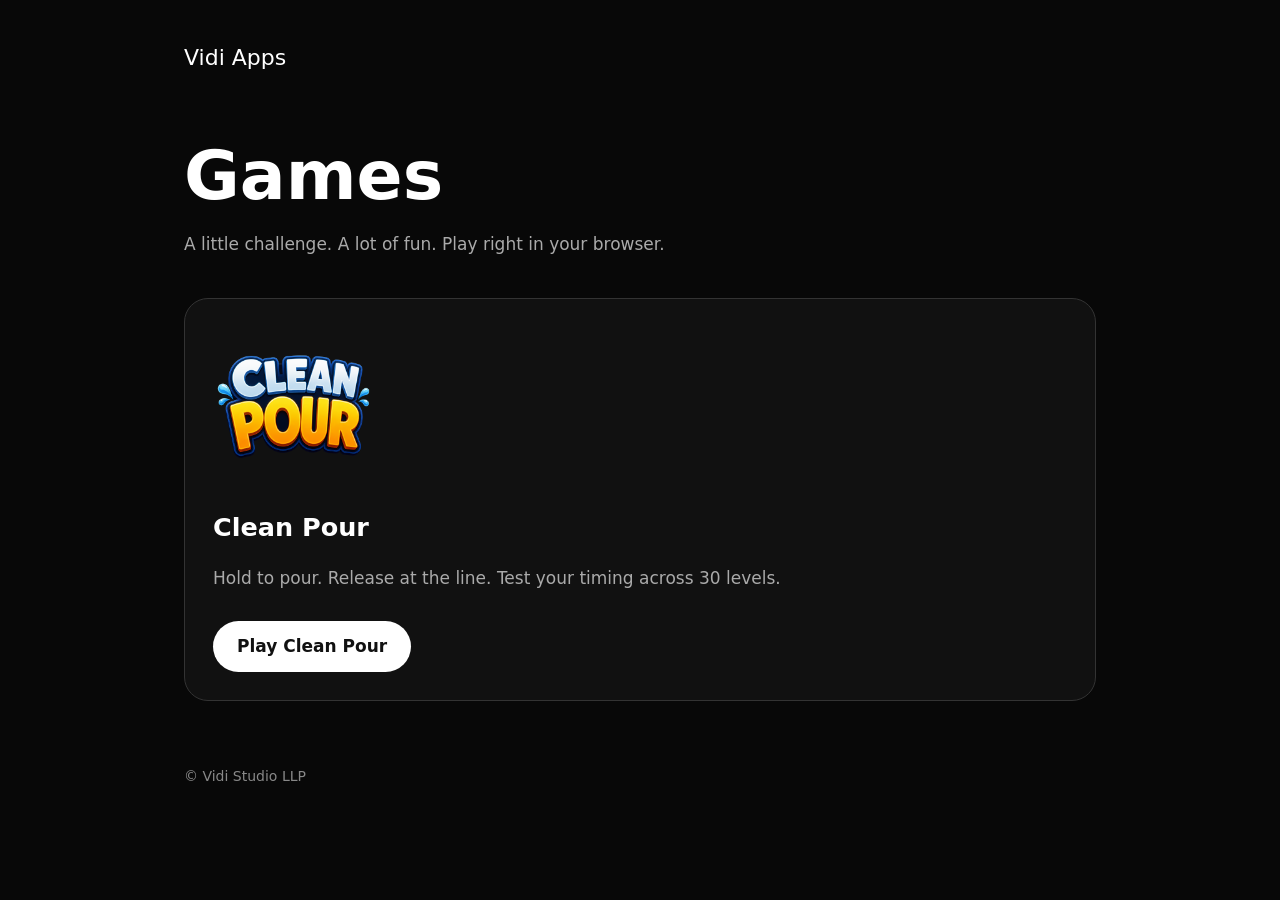
==== games/index.html @ 65969899 "Publish Clean Pour and games directory on existing Pages site" ====
<!doctype html>
<html lang="en">
<head>
  <meta charset="utf-8">
  <meta name="viewport" content="width=device-width, initial-scale=1">
  <meta name="description" content="Play games from Vidi Apps, right in your browser.">
  <title>Games | Vidi Apps</title>
  <style>
    * { box-sizing: border-box; }
    body { margin: 0; background: #080808; color: #fff; font: 17px/1.6 system-ui, sans-serif; }
    main { max-width: 960px; margin: auto; padding: 40px 24px 80px; }
    a { color: inherit; }
    .home { text-decoration: none; font-size: 22px; }
    h1 { font-size: clamp(40px, 8vw, 68px); line-height: 1.1; margin: 64px 0 16px; }
    p { color: #aaa; }
    .games { display: grid; grid-template-columns: repeat(auto-fit, minmax(min(100%, 270px), 1fr)); gap: 24px; margin-top: 40px; }
    article { border: 1px solid #333; border-radius: 24px; padding: 28px; background: #111; }
    img { width: 160px; height: 160px; object-fit: contain; display: block; }
    h2 { margin: 20px 0 8px; }
    .play { display: inline-block; margin-top: 12px; padding: 12px 24px; border-radius: 999px; color: #111; background: white; text-decoration: none; font-weight: 600; }
    .play:hover { background: #d9f2ff; }
    a:focus-visible { outline: 3px solid #68ddff; outline-offset: 5px; }
    footer { margin-top: 64px; color: #888; font-size: 14px; }
  </style>
</head>
<body>
  <main>
    <a class="home" href="/">Vidi Apps</a>
    <h1>Games</h1>
    <p>A little challenge. A lot of fun. Play right in your browser.</p>
    <div class="games">
      <article>
        <img src="./clean-pour/assets/ui/logo.png" alt="Clean Pour" width="160" height="160">
        <h2>Clean Pour</h2>
        <p>Hold to pour. Release at the line. Test your timing across 30 levels.</p>
        <a class="play" href="./clean-pour/">Play Clean Pour</a>
      </article>
    </div>
    <footer>© Vidi Studio LLP</footer>
  </main>
</body>
</html>
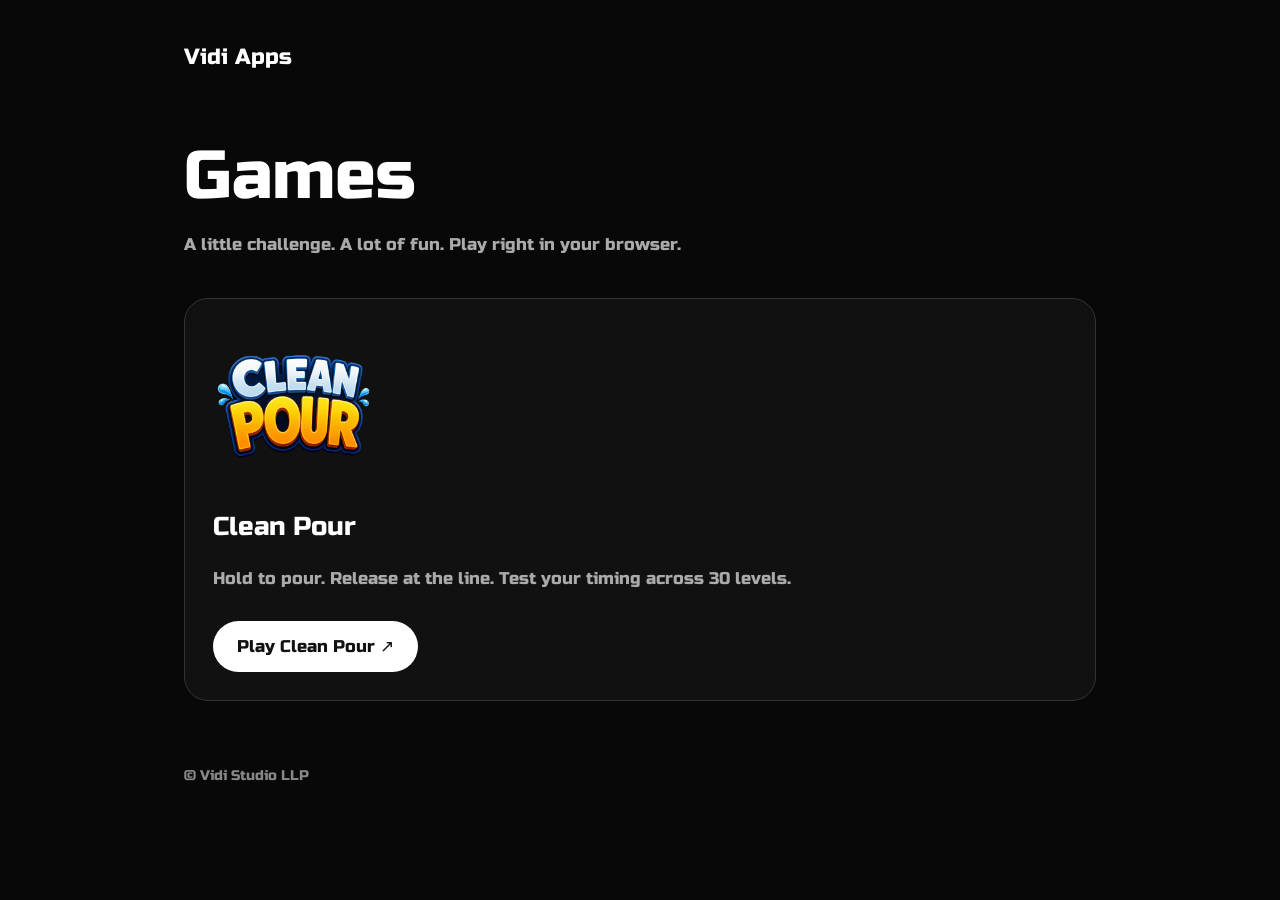
==== commit 73d2c3e0: "Expose games navigation and match site typography" ====
--- a/games/index.html
+++ b/games/index.html
@@ -5,19 +5,21 @@
   <meta name="viewport" content="width=device-width, initial-scale=1">
   <meta name="description" content="Play games from Vidi Apps, right in your browser.">
   <title>Games | Vidi Apps</title>
+  <link rel="stylesheet" href="https://fonts.googleapis.com/css2?family=Russo+One&display=swap">
   <style>
     * { box-sizing: border-box; }
-    body { margin: 0; background: #080808; color: #fff; font: 17px/1.6 system-ui, sans-serif; }
+    body { margin: 0; background: #080808; color: #fff; font: 17px/1.6 'Russo One', sans-serif; }
     main { max-width: 960px; margin: auto; padding: 40px 24px 80px; }
     a { color: inherit; }
     .home { text-decoration: none; font-size: 22px; }
     h1 { font-size: clamp(40px, 8vw, 68px); line-height: 1.1; margin: 64px 0 16px; }
+    h1, h2 { font-weight: 400; }
     p { color: #aaa; }
     .games { display: grid; grid-template-columns: repeat(auto-fit, minmax(min(100%, 270px), 1fr)); gap: 24px; margin-top: 40px; }
     article { border: 1px solid #333; border-radius: 24px; padding: 28px; background: #111; }
     img { width: 160px; height: 160px; object-fit: contain; display: block; }
     h2 { margin: 20px 0 8px; }
-    .play { display: inline-block; margin-top: 12px; padding: 12px 24px; border-radius: 999px; color: #111; background: white; text-decoration: none; font-weight: 600; }
+    .play { display: inline-block; margin-top: 12px; padding: 12px 24px; border-radius: 999px; color: #111; background: white; text-decoration: none; font-weight: 400; }
     .play:hover { background: #d9f2ff; }
     a:focus-visible { outline: 3px solid #68ddff; outline-offset: 5px; }
     footer { margin-top: 64px; color: #888; font-size: 14px; }
@@ -33,7 +35,7 @@
         <img src="./clean-pour/assets/ui/logo.png" alt="Clean Pour" width="160" height="160">
         <h2>Clean Pour</h2>
         <p>Hold to pour. Release at the line. Test your timing across 30 levels.</p>
-        <a class="play" href="./clean-pour/">Play Clean Pour</a>
+        <a class="play" href="./clean-pour/" target="_blank" rel="noopener noreferrer" aria-label="Play Clean Pour (opens in a new tab or window)">Play Clean Pour ↗</a>
       </article>
     </div>
     <footer>© Vidi Studio LLP</footer>
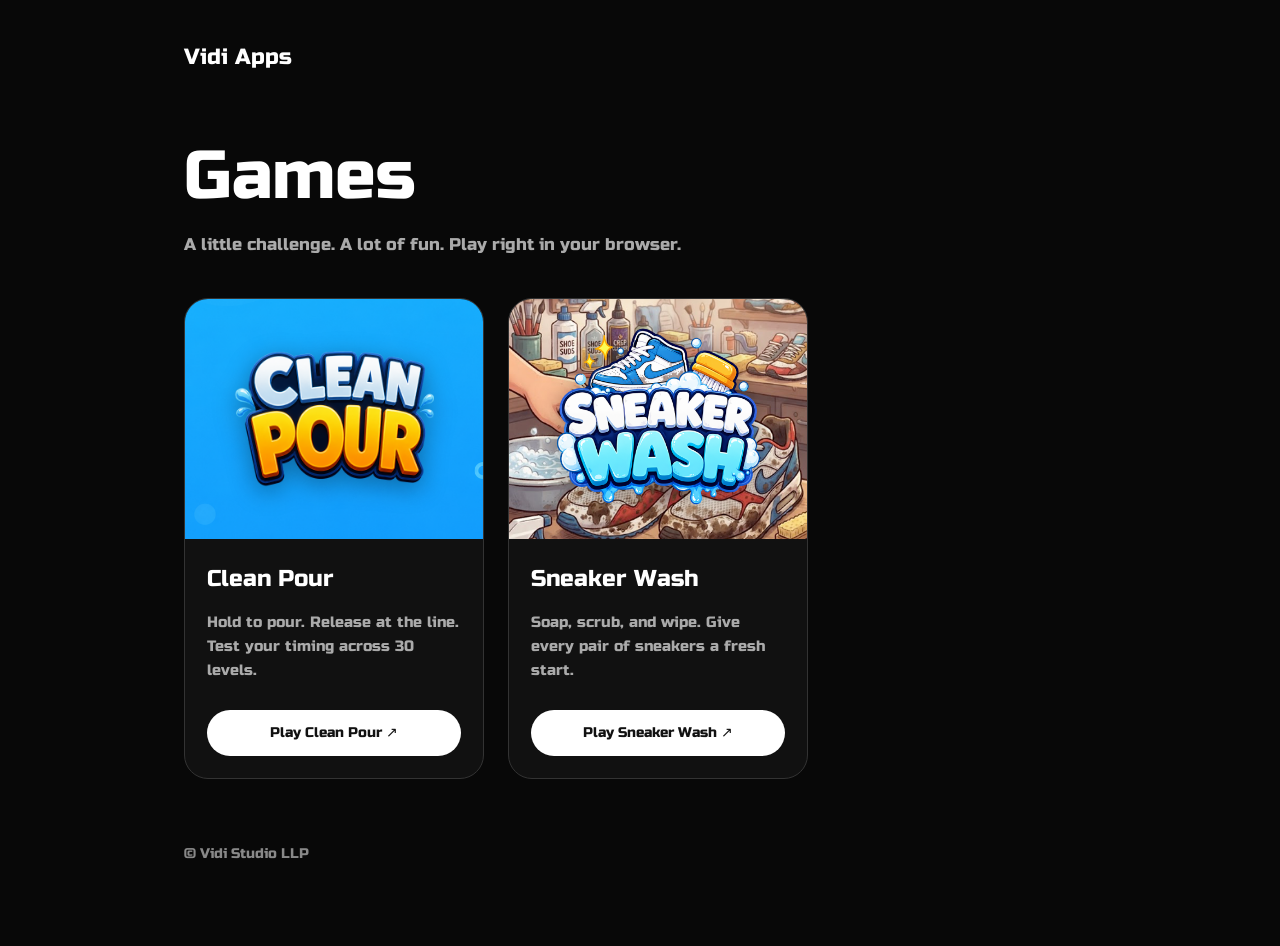
==== commit 2672ffd6: "Deploy Sneaker Wash and add compact illustrated game cards" ====
--- a/games/index.html
+++ b/games/index.html
@@ -15,11 +15,17 @@
     h1 { font-size: clamp(40px, 8vw, 68px); line-height: 1.1; margin: 64px 0 16px; }
     h1, h2 { font-weight: 400; }
     p { color: #aaa; }
-    .games { display: grid; grid-template-columns: repeat(auto-fit, minmax(min(100%, 270px), 1fr)); gap: 24px; margin-top: 40px; }
-    article { border: 1px solid #333; border-radius: 24px; padding: 28px; background: #111; }
-    img { width: 160px; height: 160px; object-fit: contain; display: block; }
+    .games { display: grid; grid-template-columns: repeat(auto-fit, minmax(0, 300px)); gap: 24px; margin-top: 40px; }
+    article { border: 1px solid #333; border-radius: 24px; overflow: hidden; background: #111; display: flex; flex-direction: column; }
+    .art { height: 240px; display: grid; place-items: center; background-size: cover; background-position: center; }
+    .clean-pour { background-image: url('./clean-pour/assets/backgrounds/loading.png'); }
+    .sneaker-wash { background-image: url('./sneaker-wash/assets/UI%20Assets/Loading%20Screen/loading%20bg.png'); }
+    .art img { width: 210px; height: 210px; object-fit: contain; display: block; filter: drop-shadow(0 6px 12px #0005); }
+    .details { padding: 22px; display: flex; flex-direction: column; flex: 1; }
+    .details p { font-size: 15px; flex: 1; margin: 0 0 16px; }
+    .details h2 { font-size: 23px; margin: 0 0 12px; }
     h2 { margin: 20px 0 8px; }
-    .play { display: inline-block; margin-top: 12px; padding: 12px 24px; border-radius: 999px; color: #111; background: white; text-decoration: none; font-weight: 400; }
+    .play { display: inline-block; margin-top: 12px; padding: 12px 16px; font-size: 14px; text-align: center; border-radius: 999px; color: #111; background: white; text-decoration: none; font-weight: 400; }
     .play:hover { background: #d9f2ff; }
     a:focus-visible { outline: 3px solid #68ddff; outline-offset: 5px; }
     footer { margin-top: 64px; color: #888; font-size: 14px; }
@@ -32,10 +38,20 @@
     <p>A little challenge. A lot of fun. Play right in your browser.</p>
     <div class="games">
       <article>
-        <img src="./clean-pour/assets/ui/logo.png" alt="Clean Pour" width="160" height="160">
+        <div class="art clean-pour"><img src="./clean-pour/assets/ui/logo.png" alt="Clean Pour" width="210" height="210"></div>
+        <div class="details">
         <h2>Clean Pour</h2>
         <p>Hold to pour. Release at the line. Test your timing across 30 levels.</p>
         <a class="play" href="./clean-pour/" target="_blank" rel="noopener noreferrer" aria-label="Play Clean Pour (opens in a new tab or window)">Play Clean Pour ↗</a>
+        </div>
+      </article>
+      <article>
+        <div class="art sneaker-wash"><img src="./sneaker-wash/assets/UI%20Assets/Loading%20Screen/logo.png" alt="Sneaker Wash" width="210" height="210"></div>
+        <div class="details">
+        <h2>Sneaker Wash</h2>
+        <p>Soap, scrub, and wipe. Give every pair of sneakers a fresh start.</p>
+        <a class="play" href="./sneaker-wash/" target="_blank" rel="noopener noreferrer" aria-label="Play Sneaker Wash (opens in a new tab or window)">Play Sneaker Wash ↗</a>
+        </div>
       </article>
     </div>
     <footer>© Vidi Studio LLP</footer>
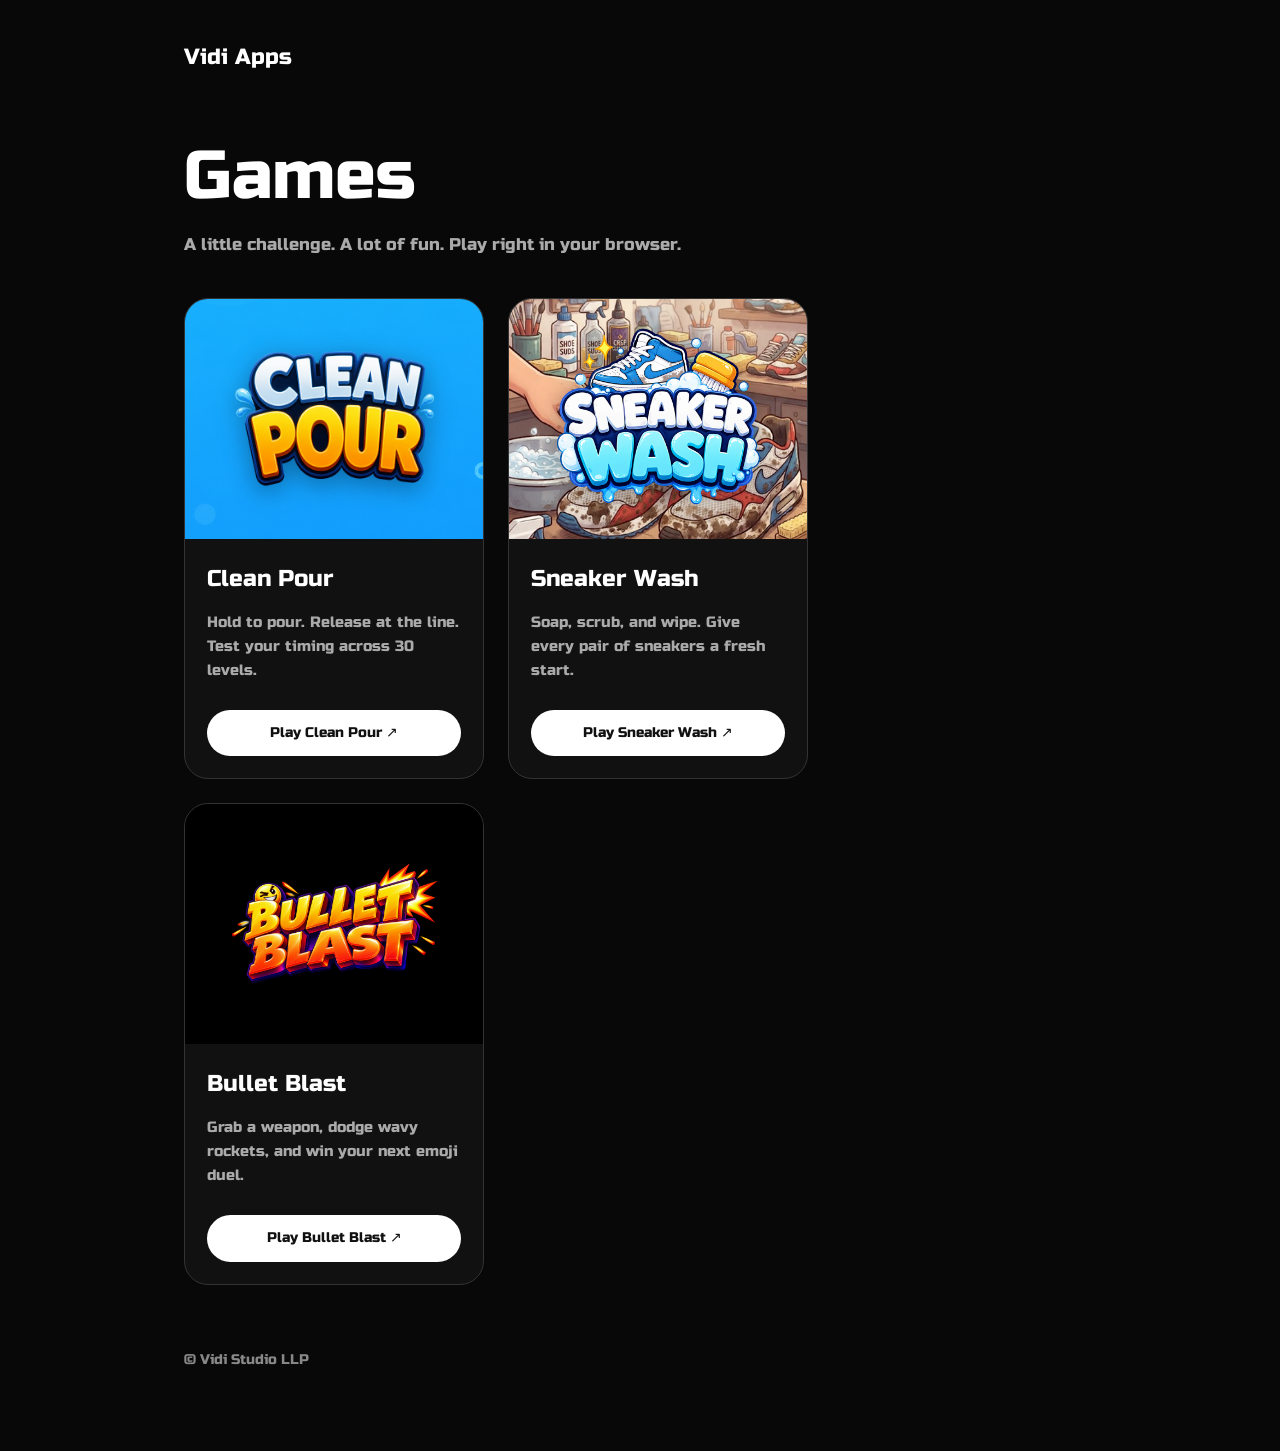
==== commit dbbbbc4f: "Publish Bullet Blast and add it to the games gallery" ====
--- a/games/index.html
+++ b/games/index.html
@@ -20,6 +20,8 @@
     .art { height: 240px; display: grid; place-items: center; background-size: cover; background-position: center; }
     .clean-pour { background-image: url('./clean-pour/assets/backgrounds/loading.png'); }
     .sneaker-wash { background-image: url('./sneaker-wash/assets/UI%20Assets/Loading%20Screen/loading%20bg.png'); }
+    .bullet-blast { background: #000; }
+    .bullet-blast img { width: 100%; height: 100%; object-fit: contain; filter: none; }
     .art img { width: 210px; height: 210px; object-fit: contain; display: block; filter: drop-shadow(0 6px 12px #0005); }
     .details { padding: 22px; display: flex; flex-direction: column; flex: 1; }
     .details p { font-size: 15px; flex: 1; margin: 0 0 16px; }
@@ -53,6 +55,14 @@
         <a class="play" href="./sneaker-wash/" target="_blank" rel="noopener noreferrer" aria-label="Play Sneaker Wash (opens in a new tab or window)">Play Sneaker Wash ↗</a>
         </div>
       </article>
+      <article>
+        <div class="art bullet-blast"><img src="./bullet-blast/logo.png" alt="Bullet Blast" width="300" height="200"></div>
+        <div class="details">
+        <h2>Bullet Blast</h2>
+        <p>Grab a weapon, dodge wavy rockets, and win your next emoji duel.</p>
+        <a class="play" href="./bullet-blast/" target="_blank" rel="noopener noreferrer" aria-label="Play Bullet Blast (opens in a new tab or window)">Play Bullet Blast ↗</a>
+        </div>
+      </article>
     </div>
     <footer>© Vidi Studio LLP</footer>
   </main>
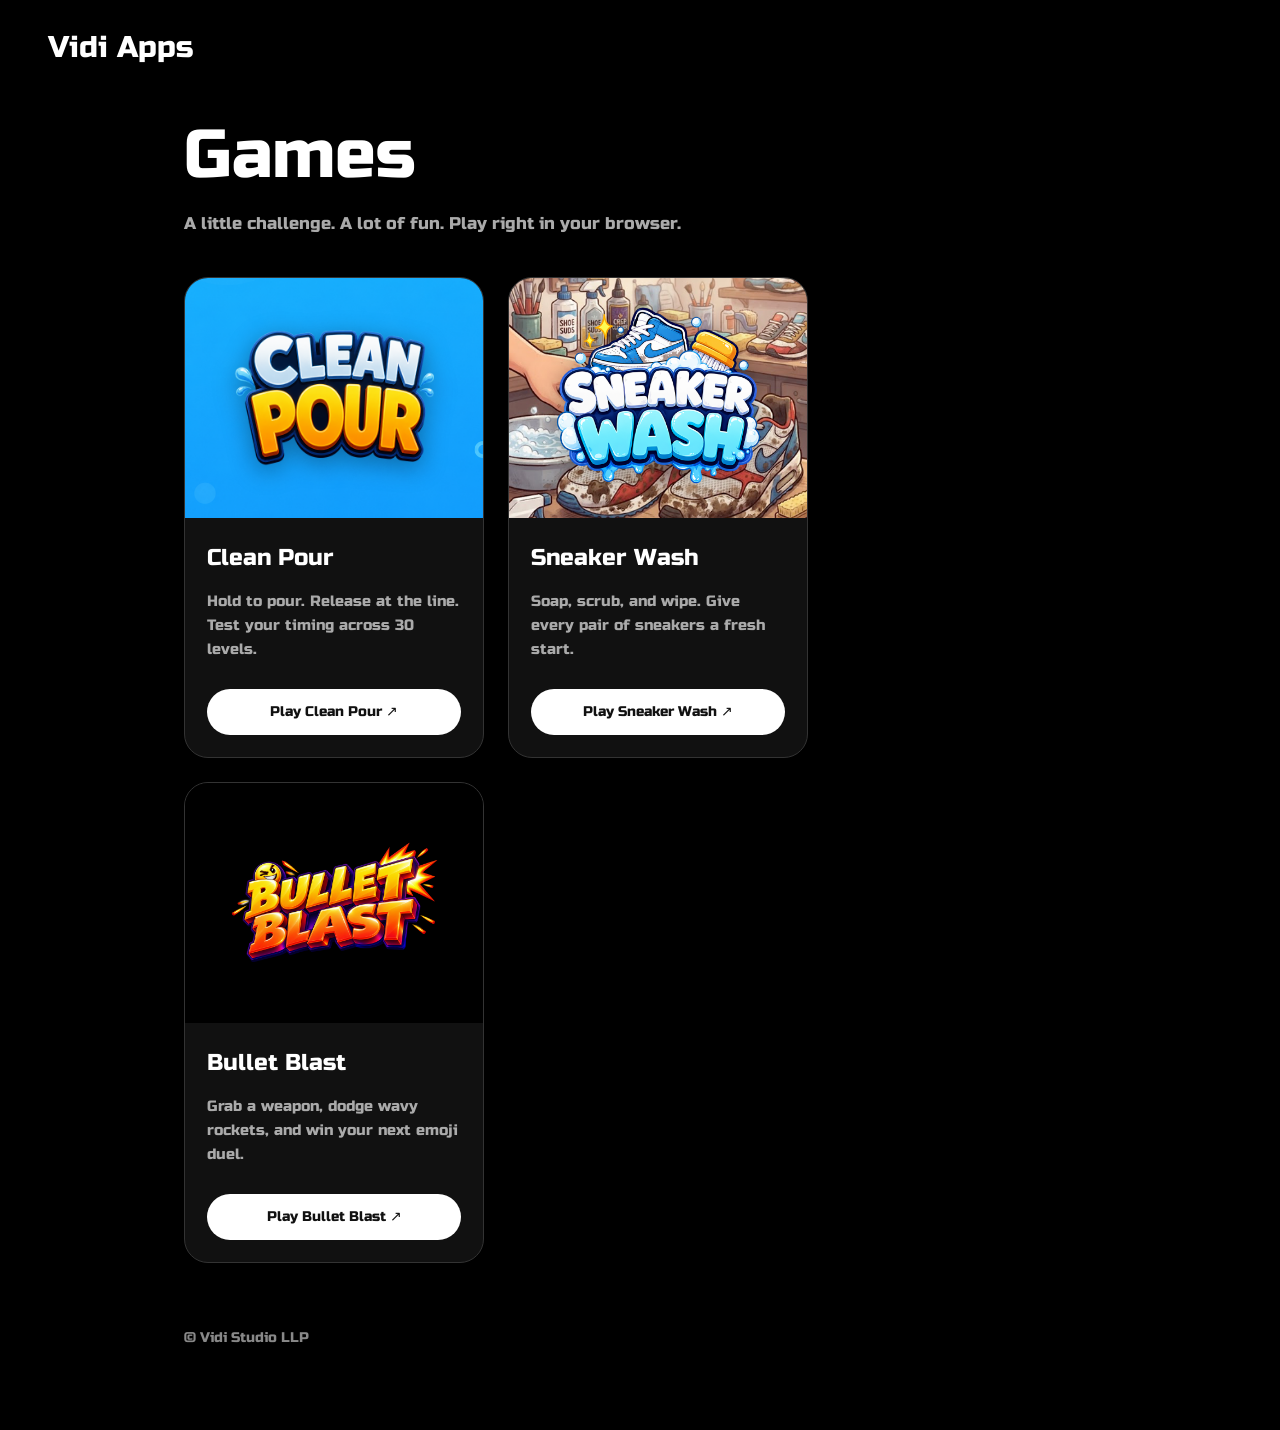
==== commit 34dacb37: "Update Bullet Blast combat and align the games page header" ====
--- a/games/index.html
+++ b/games/index.html
@@ -8,11 +8,13 @@
   <link rel="stylesheet" href="https://fonts.googleapis.com/css2?family=Russo+One&display=swap">
   <style>
     * { box-sizing: border-box; }
-    body { margin: 0; background: #080808; color: #fff; font: 17px/1.6 'Russo One', sans-serif; }
-    main { max-width: 960px; margin: auto; padding: 40px 24px 80px; }
+    body { margin: 0; background: #000; color: #fff; font: 17px/1.6 'Russo One', sans-serif; }
+    .site-header { padding: 16px 24px; min-height: 74px; display: flex; align-items: center; }
+    main { max-width: 960px; margin: auto; padding: 12px 24px 80px; }
     a { color: inherit; }
-    .home { text-decoration: none; font-size: 22px; }
-    h1 { font-size: clamp(40px, 8vw, 68px); line-height: 1.1; margin: 64px 0 16px; }
+    .home { text-decoration: none; font-size: 20px; line-height: 28px; }
+    @media (min-width: 768px) { .site-header { padding: 24px 48px; min-height: 94px; } .home { font-size: 30px; line-height: 36px; } }
+    h1 { font-size: clamp(40px, 8vw, 68px); line-height: 1.1; margin: 12px 0 16px; }
     h1, h2 { font-weight: 400; }
     p { color: #aaa; }
     .games { display: grid; grid-template-columns: repeat(auto-fit, minmax(0, 300px)); gap: 24px; margin-top: 40px; }
@@ -34,8 +36,8 @@
   </style>
 </head>
 <body>
+  <header class="site-header"><a class="home" href="/">Vidi Apps</a></header>
   <main>
-    <a class="home" href="/">Vidi Apps</a>
     <h1>Games</h1>
     <p>A little challenge. A lot of fun. Play right in your browser.</p>
     <div class="games">
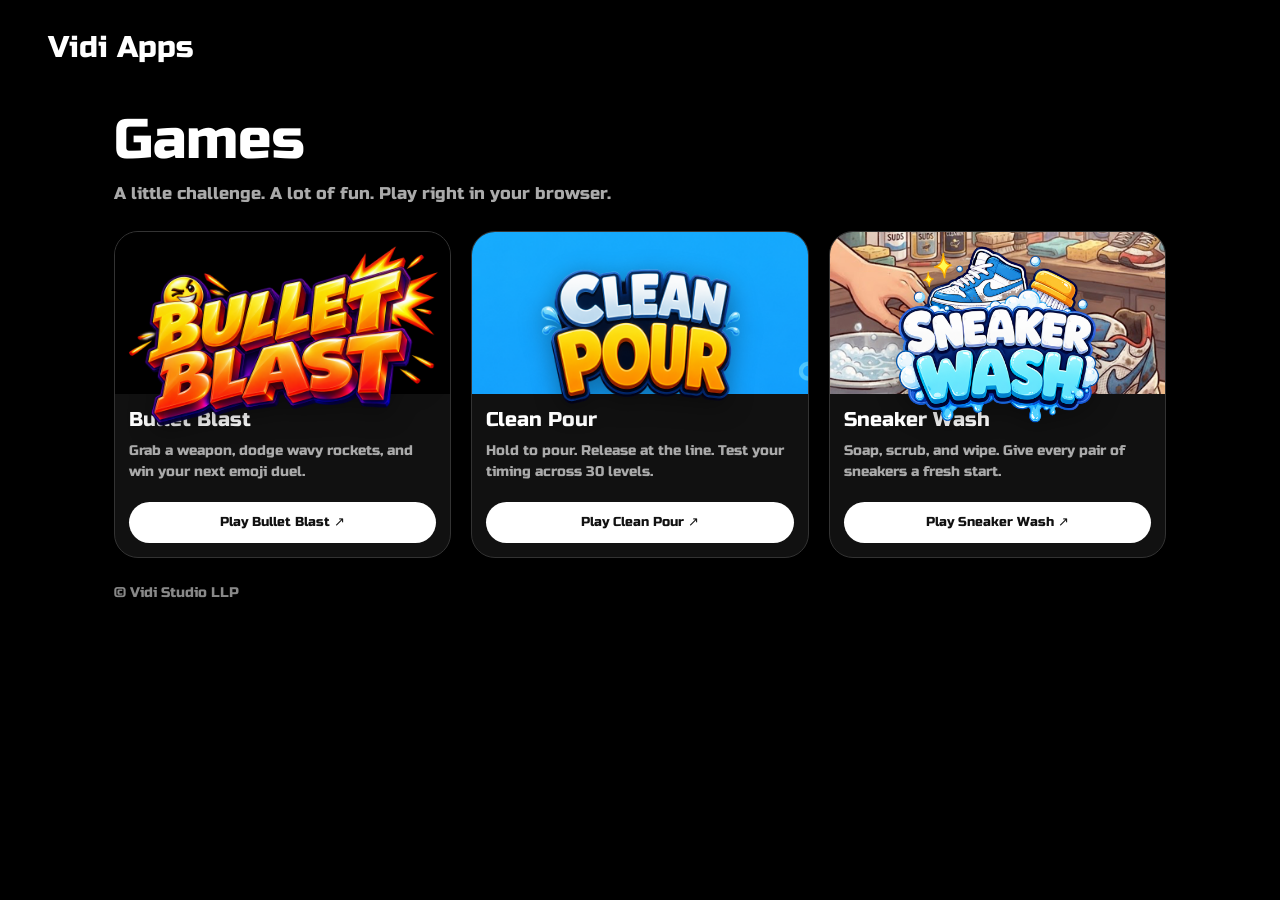
==== commit 5c59e3b4: "Prioritize Bullet Blast, compact the gallery, and add the Vidi favicon" ====
--- a/games/index.html
+++ b/games/index.html
@@ -5,34 +5,37 @@
   <meta name="viewport" content="width=device-width, initial-scale=1">
   <meta name="description" content="Play games from Vidi Apps, right in your browser.">
   <title>Games | Vidi Apps</title>
+  <link rel="icon" type="image/svg+xml" href="/favicon.svg">
   <link rel="stylesheet" href="https://fonts.googleapis.com/css2?family=Russo+One&display=swap">
   <style>
     * { box-sizing: border-box; }
     body { margin: 0; background: #000; color: #fff; font: 17px/1.6 'Russo One', sans-serif; }
     .site-header { padding: 16px 24px; min-height: 74px; display: flex; align-items: center; }
-    main { max-width: 960px; margin: auto; padding: 12px 24px 80px; }
+    main { max-width: 1100px; margin: auto; padding: 8px 24px 28px; }
     a { color: inherit; }
     .home { text-decoration: none; font-size: 20px; line-height: 28px; }
     @media (min-width: 768px) { .site-header { padding: 24px 48px; min-height: 94px; } .home { font-size: 30px; line-height: 36px; } }
-    h1 { font-size: clamp(40px, 8vw, 68px); line-height: 1.1; margin: 12px 0 16px; }
+    h1 { font-size: clamp(40px, 6vw, 56px); line-height: 1.1; margin: 8px 0; }
     h1, h2 { font-weight: 400; }
     p { color: #aaa; }
-    .games { display: grid; grid-template-columns: repeat(auto-fit, minmax(0, 300px)); gap: 24px; margin-top: 40px; }
+    main > p { margin: 8px 0 0; }
+    .games { display: grid; grid-template-columns: repeat(3, minmax(0, 1fr)); gap: 20px; margin-top: 24px; }
+    @media (max-width: 640px) { .games { grid-template-columns: 1fr; } }
     article { border: 1px solid #333; border-radius: 24px; overflow: hidden; background: #111; display: flex; flex-direction: column; }
-    .art { height: 240px; display: grid; place-items: center; background-size: cover; background-position: center; }
+    .art { height: clamp(110px, 18vh, 170px); display: grid; place-items: center; background-size: cover; background-position: center; }
     .clean-pour { background-image: url('./clean-pour/assets/backgrounds/loading.png'); }
     .sneaker-wash { background-image: url('./sneaker-wash/assets/UI%20Assets/Loading%20Screen/loading%20bg.png'); }
     .bullet-blast { background: #000; }
     .bullet-blast img { width: 100%; height: 100%; object-fit: contain; filter: none; }
-    .art img { width: 210px; height: 210px; object-fit: contain; display: block; filter: drop-shadow(0 6px 12px #0005); }
-    .details { padding: 22px; display: flex; flex-direction: column; flex: 1; }
-    .details p { font-size: 15px; flex: 1; margin: 0 0 16px; }
-    .details h2 { font-size: 23px; margin: 0 0 12px; }
+    .art img { width: 100%; height: 100%; max-height: 210px; object-fit: contain; display: block; filter: drop-shadow(0 6px 12px #0005); }
+    .details { padding: 14px; display: flex; flex-direction: column; flex: 1; }
+    .details p { font-size: 14px; line-height: 1.5; flex: 1; margin: 0 0 12px; }
+    .details h2 { font-size: 20px; line-height: 1.2; margin: 0 0 8px; }
     h2 { margin: 20px 0 8px; }
-    .play { display: inline-block; margin-top: 12px; padding: 12px 16px; font-size: 14px; text-align: center; border-radius: 999px; color: #111; background: white; text-decoration: none; font-weight: 400; }
+    .play { display: inline-block; margin-top: 8px; padding: 10px 12px; font-size: 13px; text-align: center; border-radius: 999px; color: #111; background: white; text-decoration: none; font-weight: 400; }
     .play:hover { background: #d9f2ff; }
     a:focus-visible { outline: 3px solid #68ddff; outline-offset: 5px; }
-    footer { margin-top: 64px; color: #888; font-size: 14px; }
+    footer { margin-top: 24px; color: #888; font-size: 14px; }
   </style>
 </head>
 <body>
@@ -41,6 +44,14 @@
     <h1>Games</h1>
     <p>A little challenge. A lot of fun. Play right in your browser.</p>
     <div class="games">
+      <article>
+        <div class="art bullet-blast"><img src="./bullet-blast/logo.png" alt="Bullet Blast" width="300" height="200"></div>
+        <div class="details">
+        <h2>Bullet Blast</h2>
+        <p>Grab a weapon, dodge wavy rockets, and win your next emoji duel.</p>
+        <a class="play" href="./bullet-blast/" target="_blank" rel="noopener noreferrer" aria-label="Play Bullet Blast (opens in a new tab or window)">Play Bullet Blast ↗</a>
+        </div>
+      </article>
       <article>
         <div class="art clean-pour"><img src="./clean-pour/assets/ui/logo.png" alt="Clean Pour" width="210" height="210"></div>
         <div class="details">
@@ -57,14 +68,6 @@
         <a class="play" href="./sneaker-wash/" target="_blank" rel="noopener noreferrer" aria-label="Play Sneaker Wash (opens in a new tab or window)">Play Sneaker Wash ↗</a>
         </div>
       </article>
-      <article>
-        <div class="art bullet-blast"><img src="./bullet-blast/logo.png" alt="Bullet Blast" width="300" height="200"></div>
-        <div class="details">
-        <h2>Bullet Blast</h2>
-        <p>Grab a weapon, dodge wavy rockets, and win your next emoji duel.</p>
-        <a class="play" href="./bullet-blast/" target="_blank" rel="noopener noreferrer" aria-label="Play Bullet Blast (opens in a new tab or window)">Play Bullet Blast ↗</a>
-        </div>
-      </article>
     </div>
     <footer>© Vidi Studio LLP</footer>
   </main>
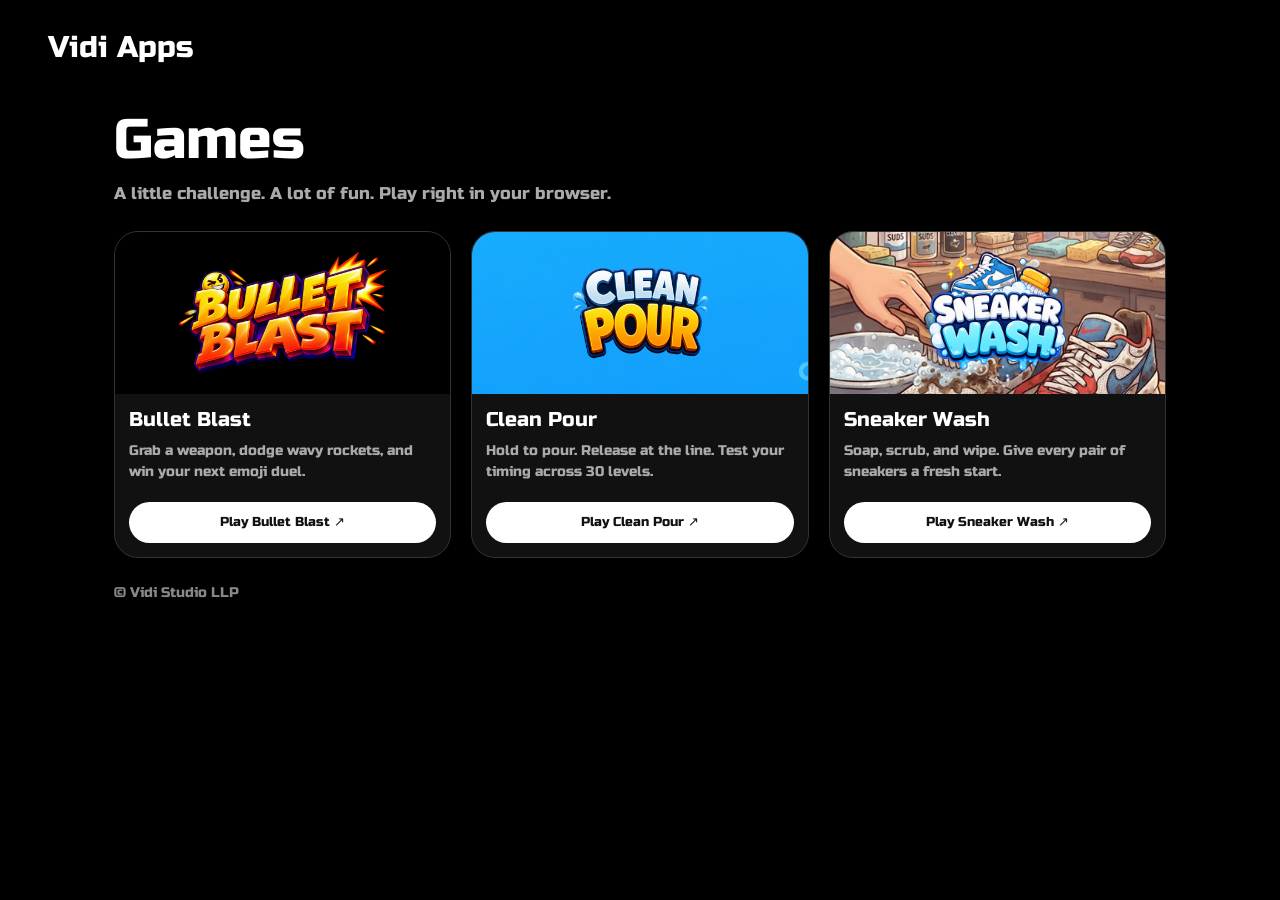
==== commit 21c9bf94: "Improve Bullet Blast mobile play and contain game card logos" ====
--- a/games/index.html
+++ b/games/index.html
@@ -21,13 +21,13 @@
     main > p { margin: 8px 0 0; }
     .games { display: grid; grid-template-columns: repeat(3, minmax(0, 1fr)); gap: 20px; margin-top: 24px; }
     @media (max-width: 640px) { .games { grid-template-columns: 1fr; } }
-    article { border: 1px solid #333; border-radius: 24px; overflow: hidden; background: #111; display: flex; flex-direction: column; }
-    .art { height: clamp(110px, 18vh, 170px); display: grid; place-items: center; background-size: cover; background-position: center; }
+    article { min-width: 0; border: 1px solid #333; border-radius: 24px; overflow: hidden; background: #111; display: flex; flex-direction: column; }
+    .art { height: clamp(110px, 18vh, 170px); flex: 0 0 auto; min-width: 0; min-height: 0; padding: 10px; overflow: hidden; display: flex; align-items: center; justify-content: center; background-size: cover; background-position: center; }
     .clean-pour { background-image: url('./clean-pour/assets/backgrounds/loading.png'); }
     .sneaker-wash { background-image: url('./sneaker-wash/assets/UI%20Assets/Loading%20Screen/loading%20bg.png'); }
     .bullet-blast { background: #000; }
     .bullet-blast img { width: 100%; height: 100%; object-fit: contain; filter: none; }
-    .art img { width: 100%; height: 100%; max-height: 210px; object-fit: contain; display: block; filter: drop-shadow(0 6px 12px #0005); }
+    .art img { width: 100%; height: 100%; min-width: 0; min-height: 0; max-width: 100%; max-height: 100%; object-fit: contain; display: block; }
     .details { padding: 14px; display: flex; flex-direction: column; flex: 1; }
     .details p { font-size: 14px; line-height: 1.5; flex: 1; margin: 0 0 12px; }
     .details h2 { font-size: 20px; line-height: 1.2; margin: 0 0 8px; }
